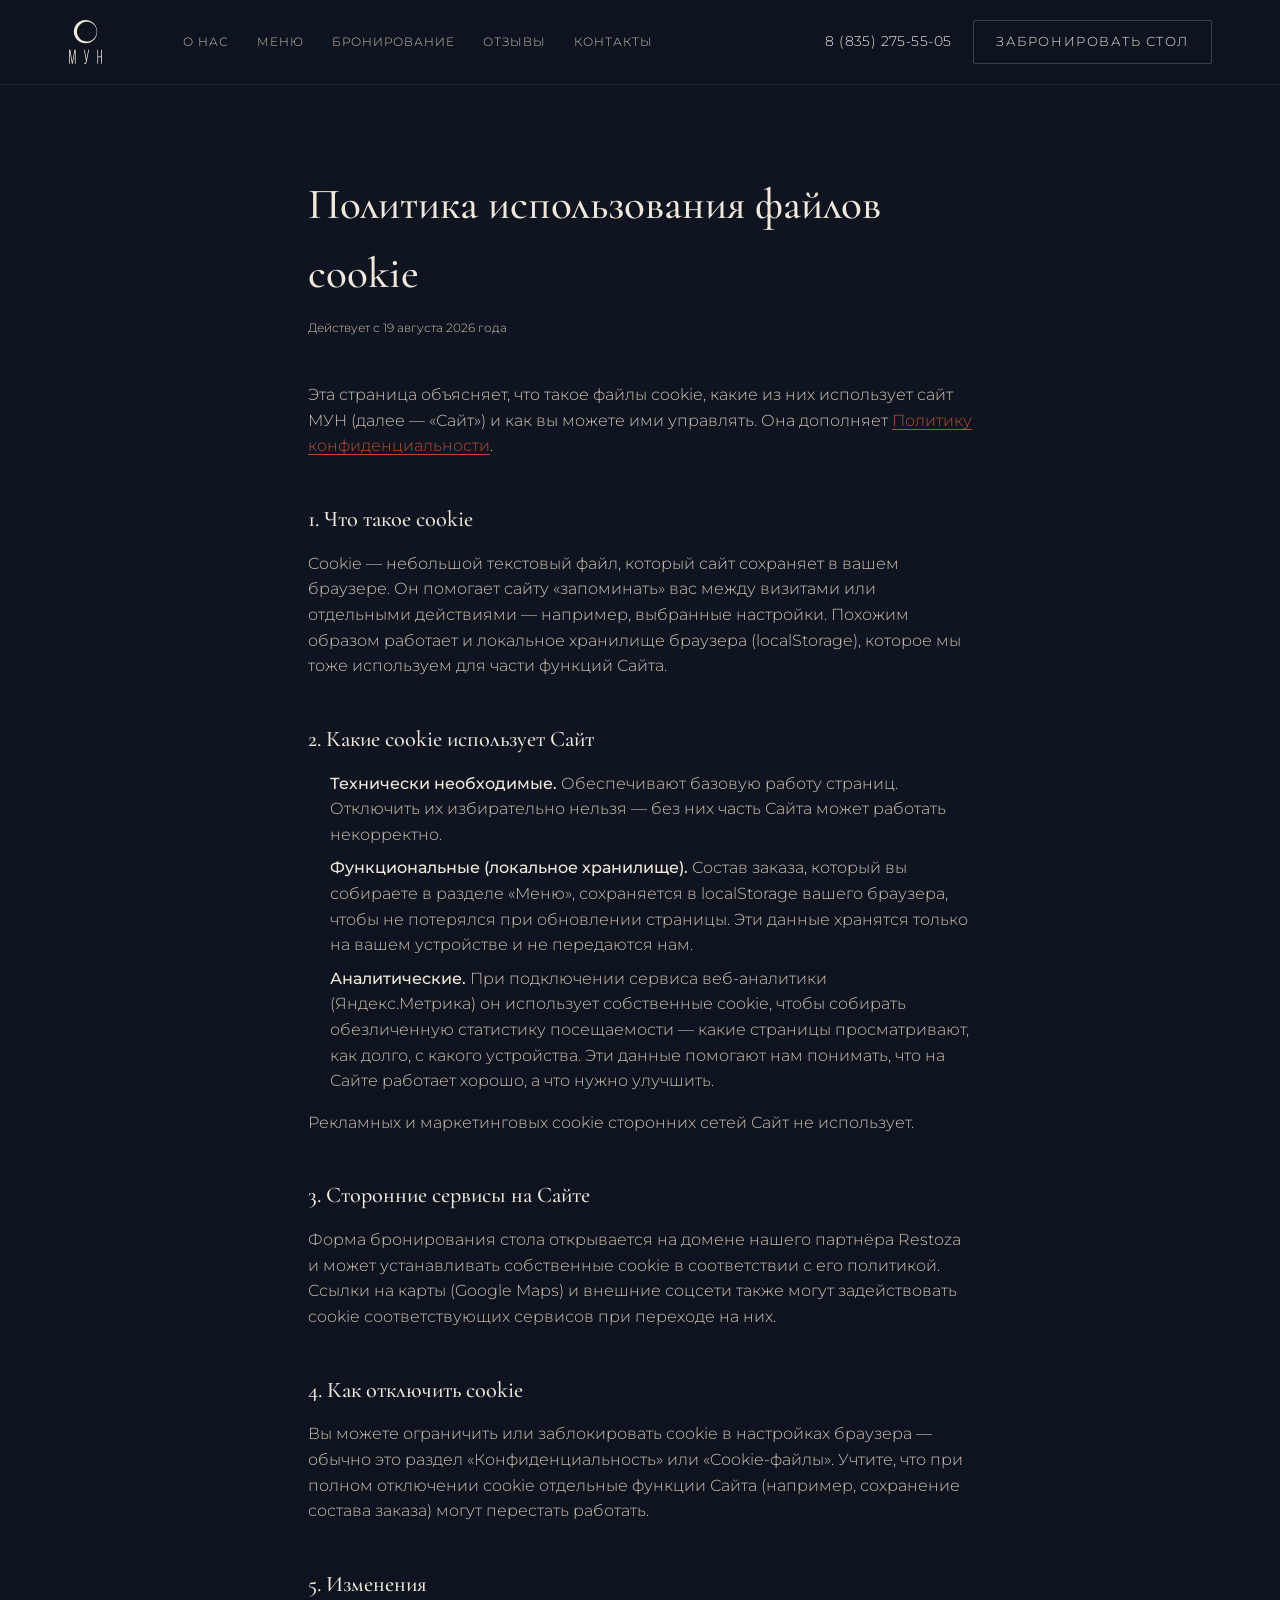
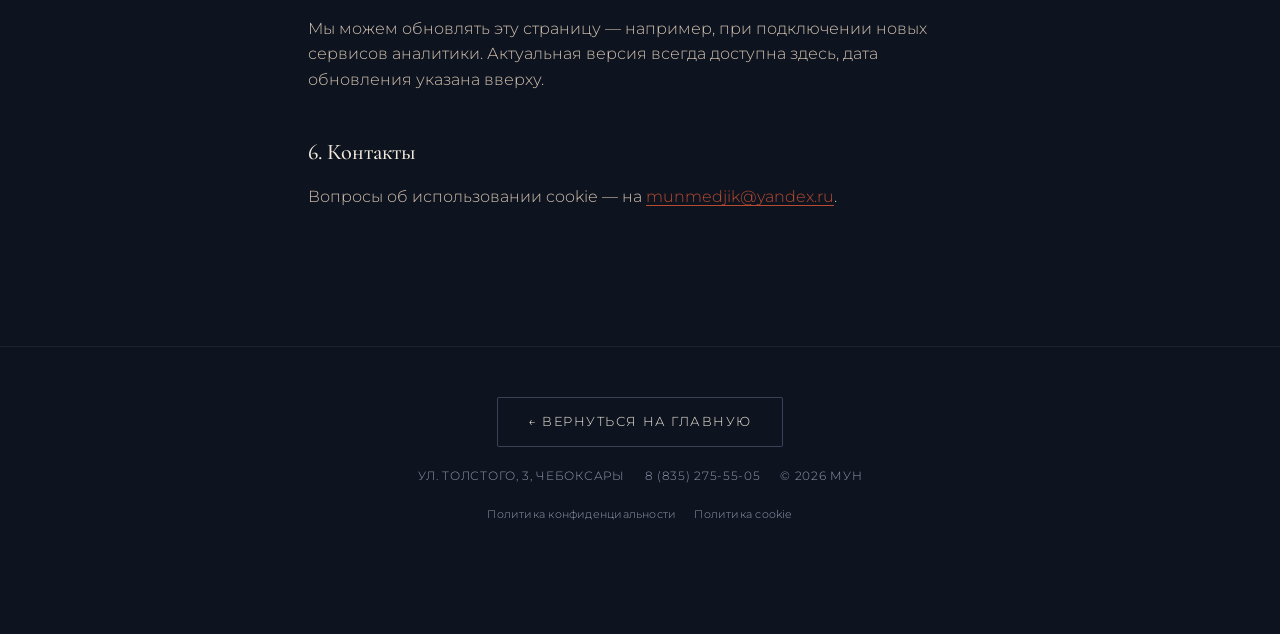
==== cookies/index.html @ 362fdecf "Переписать текст под CTA-блоком «Меню» - убрана внутренняя формулировка про обновление позиций/цен в" ====
<!DOCTYPE html>
<html lang="ru">
<head>
<meta charset="UTF-8">
<meta name="viewport" content="width=device-width, initial-scale=1, viewport-fit=cover">
<title>Политика cookie — МУН</title>
<meta name="description" content="Какие файлы cookie использует сайт МУН, для чего, и как их отключить в браузере.">
<meta name="theme-color" content="#0D1420">
<meta name="robots" content="noindex">

<link rel="icon" href="../assets/favicon.svg" type="image/svg+xml">

<link rel="preconnect" href="https://fonts.googleapis.com">
<link rel="preconnect" href="https://fonts.gstatic.com" crossorigin>
<link href="https://fonts.googleapis.com/css2?family=Cormorant+Garamond:ital,wght@0,400;0,500;1,400&family=Montserrat:wght@300;400;500;600&display=swap" rel="stylesheet">

<link rel="stylesheet" href="../css/styles.css?v=12">
</head>
<body>

<div class="noise" aria-hidden="true"></div>

<header class="site-header">
  <div class="wrap header-row">
    <a href="../#hero" class="logo" aria-label="МУН — на главную">
      <img class="logo-mark" src="../img/mun-logo-full.svg" alt="МУН" width="1094" height="1454">
    </a>

    <nav class="main-nav" id="main-nav">
      <a href="../#about">О нас</a>
      <a href="../menu/">Меню</a>
      <a href="../#booking">Бронирование</a>
      <a href="../#reviews">Отзывы</a>
      <a href="../#contacts">Контакты</a>
    </nav>

    <div class="header-actions">
      <a class="phone-link" href="tel:+78352755505">8 (835) 275-55-05</a>
      <a class="btn btn-outline" href="../#booking">Забронировать стол</a>
    </div>

    <button class="burger" id="burger" aria-label="Открыть меню навигации" aria-expanded="false">
      <span></span><span></span><span></span>
    </button>
  </div>

  <div class="mobile-nav" id="mobile-nav">
    <a href="../#about">О нас</a>
    <a href="../menu/">Меню</a>
    <a href="../#booking">Бронирование</a>
    <a href="../#reviews">Отзывы</a>
    <a href="../#contacts">Контакты</a>
    <a class="phone-link" href="tel:+78352755505">8 (835) 275-55-05</a>
  </div>
</header>

<main class="legal-page">
  <div class="wrap">
    <h1>Политика использования файлов cookie</h1>
    <p class="legal-updated">Действует с 19 августа 2026 года</p>

    <p>
      Эта страница объясняет, что такое файлы cookie, какие из них использует сайт МУН
      (далее — «Сайт») и как вы можете ими управлять. Она дополняет
      <a href="../privacy/">Политику конфиденциальности</a>.
    </p>

    <h2>1. Что такое cookie</h2>
    <p>
      Cookie — небольшой текстовый файл, который сайт сохраняет в вашем браузере. Он помогает
      сайту «запоминать» вас между визитами или отдельными действиями — например, выбранные
      настройки. Похожим образом работает и локальное хранилище браузера (localStorage), которое
      мы тоже используем для части функций Сайта.
    </p>

    <h2>2. Какие cookie использует Сайт</h2>
    <ul>
      <li>
        <strong>Технически необходимые.</strong> Обеспечивают базовую работу страниц. Отключить их
        избирательно нельзя — без них часть Сайта может работать некорректно.
      </li>
      <li>
        <strong>Функциональные (локальное хранилище).</strong> Состав заказа, который вы собираете
        в разделе «Меню», сохраняется в localStorage вашего браузера, чтобы не потерялся при
        обновлении страницы. Эти данные хранятся только на вашем устройстве и не передаются нам.
      </li>
      <li>
        <strong>Аналитические.</strong> При подключении сервиса веб-аналитики (Яндекс.Метрика)
        он использует собственные cookie, чтобы собирать обезличенную статистику посещаемости —
        какие страницы просматривают, как долго, с какого устройства. Эти данные помогают нам
        понимать, что на Сайте работает хорошо, а что нужно улучшить.
      </li>
    </ul>
    <p>Рекламных и маркетинговых cookie сторонних сетей Сайт не использует.</p>

    <h2>3. Сторонние сервисы на Сайте</h2>
    <p>
      Форма бронирования стола открывается на домене нашего партнёра Restoza и может
      устанавливать собственные cookie в соответствии с его политикой. Ссылки на карты (Google
      Maps) и внешние соцсети также могут задействовать cookie соответствующих сервисов при
      переходе на них.
    </p>

    <h2>4. Как отключить cookie</h2>
    <p>
      Вы можете ограничить или заблокировать cookie в настройках браузера — обычно это раздел
      «Конфиденциальность» или «Cookie-файлы». Учтите, что при полном отключении cookie отдельные
      функции Сайта (например, сохранение состава заказа) могут перестать работать.
    </p>

    <h2>5. Изменения</h2>
    <p>
      Мы можем обновлять эту страницу — например, при подключении новых сервисов аналитики.
      Актуальная версия всегда доступна здесь, дата обновления указана вверху.
    </p>

    <h2>6. Контакты</h2>
    <p>
      Вопросы об использовании cookie — на <a href="mailto:munmedjik@yandex.ru">munmedjik@yandex.ru</a>.
    </p>
  </div>
</main>

<footer class="menu-page-footer">
  <div class="wrap">
    <a class="btn btn-outline" href="../">← Вернуться на главную</a>
    <div class="menu-page-footer-info">
      <span>ул. Толстого, 3, Чебоксары</span>
      <span>8 (835) 275-55-05</span>
      <span>© <span id="year"></span> МУН</span>
    </div>
    <div class="footer-links">
      <a href="../privacy/">Политика конфиденциальности</a>
      <a href="../cookies/" aria-current="page">Политика cookie</a>
    </div>
  </div>
</footer>

<script src="../js/main.js?v=12"></script>
</body>
</html>
---- css/styles.css ----
/* ==========================================================================
   МУН — design tokens
   ========================================================================== */
:root{
  --c-eclipse: #0D1420;      /* цвет затмения — тёмно-синий (не чёрный) base bg */
  --c-panel:   #121C2E;      /* slightly lifted panel bg */
  --c-panel-2: #182338;      /* card bg */
  --c-milk:    #F1E8DA;      /* тёплый молочный — primary text */
  --c-mineral: #D3C1AE;      /* минеральный бежевый — secondary */
  --c-ember:   #B84B2F;      /* тлеющий уголь — accent */
  --c-ember-soft: #B84B2F33;
  --c-graphite:#9099AC;      /* холодный серо-синий — вторичный текст */
  --c-graphite-line: #3A4258;

  --font-display: 'Cormorant Garamond', Georgia, serif;
  --font-sans: 'Montserrat', 'Helvetica Neue', Arial, sans-serif;

  --wrap: 1240px;
  --radius: 2px;
  --header-h: 84px;
  --transition: 220ms cubic-bezier(.4,0,.2,1);
  --transition-pop: 420ms cubic-bezier(.22,1,.36,1);
}

*,*::before,*::after{ box-sizing: border-box; }
html{
  scroll-behavior: smooth;
}
body{
  margin:0;
  background: var(--c-eclipse);
  color: var(--c-milk);
  font-family: var(--font-sans);
  font-weight: 300;
  line-height: 1.6;
  -webkit-font-smoothing: antialiased;
  overflow-x: hidden;
}
img{ max-width:100%; display:block; }
a{ color: inherit; text-decoration:none; }
h1,h2,h3{ font-family: var(--font-display); font-weight:500; margin:0 0 .5em; color: var(--c-milk); }
p{ margin:0 0 1em; color: var(--c-mineral); }
ul{ list-style:none; margin:0; padding:0; }
button{
  font-family: inherit; cursor:pointer; color: inherit;
  background: none; border: none; margin: 0; padding: 0;
  -webkit-appearance: none; appearance: none;
}

.wrap{
  max-width: var(--wrap);
  margin: 0 auto;
  padding: 0 clamp(20px, 5vw, 48px);
}
.slide .wrap{ position:relative; z-index:1; width:100%; }

.visually-hidden{
  position:absolute; width:1px; height:1px; padding:0; margin:-1px;
  overflow:hidden; clip:rect(0,0,0,0); white-space:nowrap; border:0;
}

.section-label{
  font-size: .75rem;
  letter-spacing: .25em;
  text-transform: uppercase;
  color: var(--c-ember);
  margin: 0 0 .9em;
}
.section-label.light{ color: var(--c-mineral); }

/* Line — ring — line, echoing the printed bar-card's divider motif */
.divider{
  position: relative;
  width: 10px; height: 10px;
  border: 1.5px solid var(--c-ember);
  border-radius: 50%;
  margin: 24px auto;
}
.divider::before, .divider::after{
  content:''; position:absolute; top:50%; width: 56px; height:1px;
  background: var(--c-ember); transform: translateY(-50%);
}
.divider::before{ right: 100%; margin-right: 10px; }
.divider::after{ left: 100%; margin-left: 10px; }

/* subtle film-grain / shadow texture overlay across the whole page */
.noise{
  position: fixed; inset:0; pointer-events:none; z-index: 0;
  opacity: .05; mix-blend-mode: overlay;
  background-image: url("data:image/svg+xml,%3Csvg xmlns='http://www.w3.org/2000/svg' width='120' height='120'%3E%3Cfilter id='n'%3E%3CfeTurbulence type='fractalNoise' baseFrequency='0.9' numOctaves='2' stitchTiles='stitch'/%3E%3C/filter%3E%3Crect width='100%25' height='100%25' filter='url(%23n)'/%3E%3C/svg%3E");
}

/* ==========================================================================
   Buttons
   ========================================================================== */
.btn{
  display: inline-flex; align-items:center; justify-content:center;
  position: relative; overflow: hidden;
  padding: 14px 30px;
  font-size: .8rem;
  letter-spacing: .12em;
  text-transform: uppercase;
  background: transparent;
  border: 1px solid transparent;
  border-radius: var(--radius);
  transition: background var(--transition), color var(--transition), border-color var(--transition), transform var(--transition), box-shadow var(--transition);
  white-space: nowrap;
}
.btn::after{
  content:''; position:absolute; top:0; left:-75%; width:45%; height:100%;
  background: linear-gradient(115deg, transparent, rgba(255,255,255,.22), transparent);
  transform: skewX(-18deg); transition: left .65s ease;
  pointer-events: none;
}
.btn:hover::after{ left:130%; }
.btn:hover{ transform: translateY(-2px); }
.btn:active{ transform: translateY(0); }
.btn-primary{ background: var(--c-ember); color: var(--c-milk); }
.btn-primary:hover{ background:#a2431f; box-shadow: 0 10px 26px rgba(184,75,47,.35); }
.btn-outline{ border-color: var(--c-graphite-line); color: var(--c-milk); }
.btn-outline:hover{ border-color: var(--c-milk); }
.btn-ghost{ background: transparent; color: var(--c-milk); border-color: var(--c-milk); }
.btn-ghost:hover{ background: var(--c-milk); color: var(--c-eclipse); }

/* ==========================================================================
   Logo — with an eclipse-phase shadow that recedes as you scroll deeper
   into the site, so the mark visually "waxes" from hidden to fully whole.
   ========================================================================== */
.logo{ display:flex; align-items:center; }
.logo-mark{
  height: 46px; width:auto;
  display:block;
  transition: transform var(--transition), filter var(--transition);
}
.logo:hover .logo-mark{ transform: scale(1.04); filter: drop-shadow(0 0 10px rgba(184,75,47,.4)); }
.logo-phase{ position:relative; display:inline-flex; }
.logo-phase-shadow{
  position:absolute; left:0; right:0; bottom:0;
  background: var(--c-eclipse);
  height: calc((1 - var(--moon-phase, 0)) * 100%);
  transition: height .7s cubic-bezier(.4,0,.2,1);
  pointer-events:none;
}
.footer-logo .logo-phase-shadow{ background: var(--c-panel); }

/* ==========================================================================
   Header
   ========================================================================== */
.site-header{
  position: fixed; top:0; left:0; right:0; z-index: 40;
  background: rgba(13,20,32,.86);
  backdrop-filter: blur(10px);
  border-bottom: 1px solid rgba(255,255,255,.06);
}
.header-row{
  display:flex; align-items:center; gap: 32px;
  height: var(--header-h);
}
.main-nav{ display:flex; gap: 28px; margin-right:auto; margin-left: 48px; }
.main-nav a{
  font-size: .78rem; letter-spacing: .08em; text-transform: uppercase;
  color: var(--c-mineral);
  position: relative;
  padding: 4px 0;
  transition: color var(--transition);
}
.main-nav a:hover{ color: var(--c-milk); }
.main-nav a::after{
  content:''; position:absolute; left:0; right:0; bottom:-2px; height:1px;
  background: var(--c-ember); transform: scaleX(0); transform-origin:left;
  transition: transform var(--transition);
}
.main-nav a:hover::after{ transform: scaleX(1); }

.header-actions{ display:flex; align-items:center; gap: 22px; }
.phone-link{ font-size:.85rem; letter-spacing:.03em; color: var(--c-milk); }
.header-actions .btn{ padding: 11px 22px; }

.burger{ display:none; background:none; border:none; width:32px; height:22px; position:relative; margin-left:auto; }
.burger span{
  position:absolute; left:0; right:0; height:1.5px; background: var(--c-milk);
  transition: transform var(--transition), opacity var(--transition);
}
.burger span:nth-child(1){ top:0; }
.burger span:nth-child(2){ top:50%; margin-top:-.75px; }
.burger span:nth-child(3){ bottom:0; }
.burger[aria-expanded="true"] span:nth-child(1){ transform: translateY(10px) rotate(45deg); }
.burger[aria-expanded="true"] span:nth-child(2){ opacity:0; }
.burger[aria-expanded="true"] span:nth-child(3){ transform: translateY(-10px) rotate(-45deg); }

.mobile-nav{
  display:none; flex-direction: column;
  padding: 8px clamp(20px,5vw,48px) 28px;
  border-top: 1px solid rgba(255,255,255,.06);
}
.mobile-nav a{
  padding: 14px 0; font-size: .95rem; letter-spacing:.05em;
  border-bottom: 1px solid rgba(255,255,255,.06);
  color: var(--c-mineral);
}
.mobile-nav a:last-child{ border-bottom:none; color: var(--c-milk); margin-top: 6px; }

/* ==========================================================================
   Hero
   ========================================================================== */
.hero{
  position: relative;
  min-height: 100svh;
  display:flex; align-items:center; justify-content:center;
  overflow:hidden;
  text-align:center;
}
.hero-bg{
  position:absolute; inset:-4%; z-index:0;
  background:
    radial-gradient(ellipse 90% 60% at 50% 0%, rgba(184,75,47,.16), transparent 60%),
    linear-gradient(160deg, #172038 0%, #0D1420 55%, #070A12 100%);
  animation: heroBgDrift 22s ease-in-out infinite;
}
.hero-bg::before{
  content:'';
  position:absolute; inset:0;
  background-image: linear-gradient(115deg, transparent 40%, rgba(0,0,0,.35) 48%, transparent 56%),
                     linear-gradient(75deg, transparent 60%, rgba(0,0,0,.25) 68%, transparent 78%);
  background-size: 220% 220%;
  opacity:.8;
  animation: heroSweep 16s ease-in-out infinite;
}
/* "Затмение": мягкая тень медленно проходит через центр, где висит луна */
.hero-bg::after{
  content:'';
  position:absolute; left:50%; top:44%;
  width: min(70vw, 820px); height: min(70vw, 820px);
  border-radius:50%;
  transform: translate(-160%, -50%);
  background: radial-gradient(circle, rgba(3,5,10,.75), transparent 65%);
  filter: blur(36px);
  mix-blend-mode: multiply;
  animation: eclipseDrift 19s ease-in-out infinite;
}
@keyframes heroBgDrift{
  0%,100%{ transform: translate3d(0,0,0) scale(1); }
  50%{ transform: translate3d(-1.5%,-1%,0) scale(1.04); }
}
@keyframes heroSweep{
  0%{ background-position: 20% 10%; }
  50%{ background-position: 80% 90%; }
  100%{ background-position: 20% 10%; }
}
@keyframes eclipseDrift{
  0%{ transform: translate(-160%, -50%); opacity:.35; }
  45%{ transform: translate(-50%, -50%); opacity:.9; }
  55%{ transform: translate(-50%, -50%); opacity:.9; }
  100%{ transform: translate(60%, -50%); opacity:.35; }
}

/* Ночное небо: звёзды, созвездия, падающие лучи лунного света */
.hero-sky{
  position:absolute; inset:0; z-index:0;
  width:100%; height:100%;
  pointer-events:none;
}
.hero-constellations path{
  fill:none; stroke: var(--c-mineral); stroke-width:1; opacity:.16;
}
.ray{ stroke: url(#rayGrad); stroke-width:1.4; stroke-linecap:round; animation: rayFall 9s linear infinite; }
.ray-a{ animation-delay: 0s; }
.ray-b{ animation-delay: 1.8s; }
.ray-c{ animation-delay: 3.6s; }
.ray-d{ animation-delay: 5.4s; }
.ray-e{ animation-delay: 7.2s; }
@keyframes rayFall{
  0%{ transform: translate(0, -60px); opacity:0; }
  15%{ opacity:.75; }
  75%{ opacity:.55; }
  100%{ transform: translate(-40px, 260px); opacity:0; }
}
.star{ animation: starTwinkle 4.5s ease-in-out infinite; transform-origin: center; transform-box: fill-box; }
.hero-stars .star:nth-child(3n){ animation-duration: 5.5s; animation-delay: .4s; }
.hero-stars .star:nth-child(3n+1){ animation-duration: 3.8s; animation-delay: 1.1s; }
.hero-stars .star:nth-child(3n+2){ animation-duration: 6.2s; animation-delay: 2s; }
@keyframes starTwinkle{
  0%,100%{ opacity:.2; transform: scale(.85); }
  50%{ opacity:1; transform: scale(1.15); }
}

.hero-inner{ position:relative; z-index:1; padding-top: 112px; padding-bottom: 48px; }
.hero-inner > *{
  opacity: 0;
  animation: heroRise .9s cubic-bezier(.16,.8,.24,1) forwards;
}
.hero-inner > *:nth-child(1){ animation-delay: .1s; }
.hero-inner > *:nth-child(2){ animation-delay: .28s; }
.hero-inner > *:nth-child(3){ animation-delay: .5s; }
.hero-inner > *:nth-child(4){ animation-delay: .6s; }
.hero-inner > *:nth-child(5){ animation-delay: .78s; }
@keyframes heroRise{
  from{ opacity:0; transform: translateY(22px); }
  to{ opacity:1; transform: none; }
}
@keyframes heroRiseCenter{
  from{ opacity:0; transform: translateX(-50%) translateY(14px); }
  to{ opacity:1; transform: translateX(-50%); }
}
.hero-logo{ position:relative; margin: 0 0 8px; }
.hero-logo h1{ position:relative; z-index:1; margin:0; }
.hero-logo-img{
  width: min(240px, 46vw);
  height: auto;
  margin: 0 auto;
  filter: drop-shadow(0 12px 40px rgba(0,0,0,.35)) brightness(1) saturate(1);
  transition: transform .35s cubic-bezier(.16,.8,.24,1), filter .9s ease;
  will-change: transform;
}
/* Когда герой не в фокусе (проскроллили дальше), луна тускнеет — как будто её
   снова закрывает тень, и полностью раскрывается, когда возвращаешься к ней. */
.hero.slide:not(.is-active) .hero-logo-img{
  filter: drop-shadow(0 12px 40px rgba(0,0,0,.35)) brightness(.4) saturate(.6);
  transform: scale(.94);
}
/* Тёплая корона за луной — как ореол света на закате/затмении */
.hero-corona{
  position:absolute; left:50%; top:-4%;
  width: min(900px, 175vw); height: min(900px, 175vw);
  transform: translateX(-50%);
  border-radius:50%;
  background: radial-gradient(circle, rgba(232,150,92,.4) 0%, rgba(184,75,47,.26) 32%, rgba(120,44,60,.12) 55%, rgba(120,44,60,0) 72%);
  filter: blur(24px);
  z-index:0;
  pointer-events:none;
  animation: coronaPulse 15s ease-in-out infinite;
}
@keyframes coronaPulse{
  0%,100%{ opacity:.65; transform: translateX(-50%) scale(1); }
  50%{ opacity:1; transform: translateX(-50%) scale(1.07); }
}

/* Лучи света, пробивающие тьму по диагонали от луны */
.hero-beam{
  position:absolute; left:50%; top:10%;
  width: 130px; height: 620px;
  transform-origin: top center;
  background: linear-gradient(to bottom, rgba(241,232,218,.4), rgba(232,150,92,.16) 45%, transparent 82%);
  filter: blur(22px);
  mix-blend-mode: screen;
  z-index:0;
  pointer-events:none;
}
.hero-beam-a{
  transform: translateX(-72%) rotate(-16deg);
  animation: beamFlicker 9s ease-in-out infinite;
}
.hero-beam-b{
  transform: translateX(-28%) rotate(11deg);
  width: 100px;
  animation: beamFlicker 11s ease-in-out infinite 2s;
}
@keyframes beamFlicker{
  0%,100%{ opacity:.35; }
  50%{ opacity:.7; }
}

/* Дымка вокруг луны: медленно дрейфует, расходится и периодически исчезает */
.hero-mist{
  position:absolute; left:50%; top:6%;
  width: min(760px, 160vw); height: min(760px, 160vw);
  transform: translateX(-50%);
  z-index:0;
  pointer-events:none;
  overflow:visible;
  transition: transform .6s cubic-bezier(.16,.8,.24,1);
}
.mist-blob{
  position:absolute;
  border-radius:50%;
  background: radial-gradient(circle, rgba(226,222,232,.4), rgba(226,222,232,0) 68%);
  filter: blur(30px);
  mix-blend-mode: screen;
  opacity:0;
}
.mist-a{
  width:52%; height:52%; left:8%; top:18%;
  animation: mistDriftA 17s ease-in-out infinite;
}
.mist-b{
  width:46%; height:46%; left:46%; top:8%;
  background: radial-gradient(circle, rgba(184,146,109,.32), rgba(184,146,109,0) 70%);
  animation: mistDriftB 22s ease-in-out infinite;
  animation-delay: -7s;
}
.mist-c{
  width:58%; height:58%; left:24%; top:30%;
  animation: mistDriftC 26s ease-in-out infinite;
  animation-delay: -15s;
}
@keyframes mistDriftA{
  0%{ transform: translate(0,0) scale(.85); opacity:0; }
  18%{ opacity:.4; }
  45%{ transform: translate(7%,-5%) scale(1.15); opacity:.32; }
  70%{ transform: translate(-5%,4%) scale(1.3); opacity:.14; }
  88%{ opacity:0; }
  100%{ transform: translate(0,0) scale(.85); opacity:0; }
}
@keyframes mistDriftB{
  0%{ transform: translate(0,0) scale(.9); opacity:0; }
  22%{ opacity:.34; }
  50%{ transform: translate(-8%,6%) scale(1.2); opacity:.26; }
  75%{ transform: translate(5%,-4%) scale(1.05); opacity:.12; }
  90%{ opacity:0; }
  100%{ transform: translate(0,0) scale(.9); opacity:0; }
}
@keyframes mistDriftC{
  0%{ transform: translate(0,0) scale(1); opacity:0; }
  15%{ opacity:.24; }
  50%{ transform: translate(4%,5%) scale(1.35); opacity:.2; }
  78%{ transform: translate(-6%,-3%) scale(1.1); opacity:.1; }
  92%{ opacity:0; }
  100%{ transform: translate(0,0) scale(1); opacity:0; }
}
.hero-tagline{
  font-family: var(--font-display);
  font-style: italic;
  font-size: clamp(1.15rem, 2.4vw, 1.6rem);
  color: var(--c-milk);
  max-width: 30ch; margin: 0 auto 42px;
}
.hero-actions{ display:flex; gap:18px; justify-content:center; flex-wrap:wrap; }

.scroll-hint{
  position:absolute; left:50%; bottom:34px;
  width:1px; height:52px; z-index:1;
  opacity:0;
  animation: heroRiseCenter .9s cubic-bezier(.16,.8,.24,1) forwards;
  animation-delay: 1.1s;
}
.scroll-hint span{
  position:absolute; inset:0; background: var(--c-graphite-line);
}
.scroll-hint span::after{
  content:''; position:absolute; top:0; left:-2.5px; width:6px; height:6px; border-radius:50%;
  background: var(--c-ember);
  animation: scrollDot 2.2s ease-in-out infinite;
}
@keyframes scrollDot{
  0%{ top:0; opacity:0; } 20%{ opacity:1; } 100%{ top:100%; opacity:0; }
}

/* ==========================================================================
   Sections — plain document flow, sized to their own content (no forced
   full-screen paging). scroll-margin-top keeps the fixed header from
   overlapping a section's top when you jump to it via nav/anchor links.
   Kept the .slide class name (and its is-active-driven reveal animations
   below) since only the full-screen "presentation" behavior was removed —
   the ghost-numeral/heading entrance animations still work exactly as
   before, now triggered per-section instead of by exclusive slide-tracking.
   ========================================================================== */
section{ position: relative; z-index:1; }
.slide{
  position:relative;
  overflow:hidden;
  scroll-margin-top: var(--header-h);
  padding: clamp(70px, 10vw, 130px) 0;
}
.hero.slide{ padding:0; }

/* Headings reveal (blur + rise) each time their slide becomes active again —
   replayable, so scrolling back up feels as alive as scrolling down. */
.slide-heading{
  font-size: clamp(2rem, 4.8vw, 3.6rem);
  line-height: 1.15;
  max-width: 16ch;
  opacity:0;
  transform: translateY(26px);
  filter: blur(10px);
  transition: opacity .9s cubic-bezier(.16,.8,.24,1), transform .9s cubic-bezier(.16,.8,.24,1), filter .9s cubic-bezier(.16,.8,.24,1);
}
.slide.is-active .slide-heading{ opacity:1; transform:none; filter:blur(0); }

/* ==========================================================================
   Scroll reveal (secondary elements within a slide)
   ========================================================================== */
[data-reveal]{
  opacity: 0;
  transform: translateY(24px);
  transition: opacity .8s cubic-bezier(.16,.8,.24,1), transform .8s cubic-bezier(.16,.8,.24,1);
  transition-delay: .1s;
}
[data-reveal].is-visible{ opacity:1; transform:none; }
.gallery-grid [data-reveal]:nth-child(2){ transition-delay: .1s; }
.gallery-grid [data-reveal]:nth-child(3){ transition-delay: .16s; }
.gallery-grid [data-reveal]:nth-child(4){ transition-delay: .22s; }
.gallery-grid [data-reveal]:nth-child(5){ transition-delay: .28s; }
.gallery-grid [data-reveal]:nth-child(6){ transition-delay: .34s; }

/* About */
.about-grid{
  display:grid; grid-template-columns: 1.1fr .9fr; gap: 60px; align-items:center;
}
.about-tags{
  display:flex; flex-wrap:wrap; gap: 10px 14px; margin-top: 22px;
}
.about-tags li{
  font-size:.72rem; letter-spacing:.06em; text-transform:uppercase;
  color: var(--c-milk); border: 1px solid var(--c-graphite-line);
  padding: 9px 16px; border-radius: 999px;
  transition: border-color var(--transition), transform var(--transition), background var(--transition);
}
.about-tags li:hover{ border-color: var(--c-ember); background: rgba(184,75,47,.1); transform: translateY(-2px); }

.about-media{ display:grid; gap: 16px; }

/* Stories / news slide — circular "story" avatars, click opens the
   vertical story viewer modal below */
.stories-inner{ text-align:center; max-width: 900px; margin: 0 auto; }
.stories-inner .slide-heading{ margin-left:auto; margin-right:auto; }
.stories-row{
  display:flex; flex-wrap:wrap; justify-content:center; gap: 22px 26px;
  margin-top: 28px;
}
.story-circle{
  display:flex; flex-direction:column; align-items:center; gap: 10px;
  width: 92px; background:none; border:none; padding:0;
}
.story-ring{
  width: 76px; height:76px; border-radius:50%; padding: 3px;
  background: linear-gradient(135deg, var(--c-ember), var(--c-mineral));
  display:flex; align-items:center; justify-content:center;
  transition: transform var(--transition);
}
.story-circle:hover .story-ring{ transform: scale(1.06); }
.story-thumb{
  width:100%; height:100%; border-radius:50%;
  border: 2px solid var(--c-eclipse);
  background-size:cover; background-position:center;
}
.story-thumb.tint-ember{ background: radial-gradient(circle at 32% 24%, #e8965c, #b84b2f 60%, #5c2013 100%); }
.story-thumb.tint-mineral{ background: radial-gradient(circle at 32% 24%, #e8ded0, #9099ac 62%, #333b4d 100%); }
.story-thumb.tint-graphite{ background: radial-gradient(circle at 32% 24%, #9099ac, #333b4d 62%, #0d1420 100%); }
.story-label{
  font-size:.72rem; letter-spacing:.02em; color: var(--c-mineral); line-height:1.3;
}

/* Story viewer */
.story-modal-panel{
  min-height: 100svh;
  display:flex; align-items:center; justify-content:center;
  position:relative;
  padding: 24px;
}
.story-close{ position:absolute; top:18px; right: clamp(18px,4vw,32px); z-index:3; }
.story-nav{
  position:absolute; top:50%; transform:translateY(-50%);
  width:44px; height:44px; border-radius:50%;
  background: rgba(255,255,255,.06); color: var(--c-milk);
  font-size:1.7rem; line-height:1; display:flex; align-items:center; justify-content:center;
  z-index:3; transition: background var(--transition);
}
.story-nav:hover{ background: rgba(255,255,255,.14); }
.story-prev{ left: clamp(6px,3vw,28px); }
.story-next{ right: clamp(6px,3vw,28px); }

.story-card{
  position:relative;
  width: min(420px, 92vw);
  aspect-ratio: 9/16;
  max-height: 88svh;
  border-radius: 14px;
  overflow:hidden;
  display:flex; flex-direction:column; justify-content:flex-end;
  background: var(--c-panel-2);
  box-shadow: 0 30px 70px rgba(0,0,0,.5);
}
.story-card.tint-ember{ background: radial-gradient(circle at 30% 22%, rgba(232,150,92,.55), rgba(184,75,47,.5) 45%, #180d09 88%), var(--c-eclipse); }
.story-card.tint-mineral{ background: radial-gradient(circle at 30% 22%, rgba(232,222,208,.35), rgba(144,153,172,.35) 45%, #0f131c 88%), var(--c-eclipse); }
.story-card.tint-graphite{ background: radial-gradient(circle at 30% 22%, rgba(144,153,172,.4), rgba(24,35,56,.6) 45%, #060810 88%), var(--c-eclipse); }
.story-card.has-image{ background-size:cover; background-position:center; background-color: var(--c-eclipse); }

.story-progress{
  position:absolute; top:14px; left:14px; right:14px; z-index:2;
  display:flex; gap:6px;
}
.story-progress span{
  flex:1; height:3px; border-radius:999px; background: rgba(255,255,255,.25); overflow:hidden;
}
.story-progress span::after{ content:''; display:block; height:100%; width:0; background: var(--c-milk); }
.story-progress span.is-done::after, .story-progress span.is-current::after{ width:100%; }

.story-content{
  position:relative; z-index:1;
  padding: 30px clamp(20px,5vw,32px) clamp(28px,6vw,36px);
  background: linear-gradient(to top, rgba(7,10,18,.9), rgba(7,10,18,.15) 68%, transparent);
}
.story-content h3{ font-size: clamp(1.4rem, 3vw, 1.8rem); margin: 0 0 10px; }
.story-content p{ color: var(--c-mineral); margin: 0 0 22px; font-size:.92rem; }
.story-content .btn{ width:100%; }

@media (max-width: 600px){
  .story-modal-panel{ padding: 14px; }
  .story-card{ width:100%; max-height: 92svh; }
}

/* Formats intro — short transitional slide before the dedicated
   Karaoke/VIP slides */
.highlights-lead-inner{ text-align:center; max-width: 620px; margin: 0 auto; }
.highlights-lead-inner .slide-heading{ margin-left:auto; margin-right:auto; }
.highlights-lead-text{
  font-family: var(--font-display); font-style: italic;
  font-size: clamp(1.05rem, 2vw, 1.3rem); color: var(--c-mineral);
  margin-top: 6px;
}

/* Karaoke & VIP — each gets its own full slide for emphasis, photo and
   text side by side (order alternates between the two for rhythm) */
.hall-grid{
  display:grid; grid-template-columns: 1fr 1fr; gap: 60px; align-items:center;
}
.hall-photo{ aspect-ratio: 4/5; }
.hall-text .slide-heading{ margin-bottom: 14px; }
.hall-text p{ margin:0; max-width: 46ch; }
.hall-text .btn{ margin-top: 22px; }
.highlight-card-tag{
  display:inline-block;
  font-size:.7rem; letter-spacing:.15em; text-transform:uppercase;
  color: var(--c-ember); border: 1px solid var(--c-ember-soft);
  background: rgba(184,75,47,.1);
  padding: 7px 14px; border-radius: 999px; margin-bottom: 14px;
}
.hall-text .hall-lead{
  font-family: var(--font-display); font-style: italic;
  font-size: clamp(1.05rem, 2vw, 1.25rem); color: var(--c-milk);
  margin-bottom: 16px;
}
.hall-text .hall-occasions{
  font-size:.78rem; letter-spacing:.03em; color: var(--c-mineral);
  margin-bottom: 12px;
}
.hall-text .hall-promo{
  display:inline-block;
  font-size:.78rem; font-weight:600; letter-spacing:.02em;
  color: var(--c-ember); border: 1px solid var(--c-ember-soft);
  background: rgba(184,75,47,.1);
  padding: 8px 16px; border-radius: 999px; margin-bottom: 18px;
}
.hall-text p[data-reveal]:not(.hall-lead):not(.hall-occasions):not(.hall-promo){ margin-bottom: 4px; }

/* placeholder photo blocks */
.ph-block{
  position:relative; overflow:hidden; border-radius: var(--radius);
  background: linear-gradient(135deg, var(--c-panel-2), var(--c-panel) 60%, #0F1826);
  display:flex; align-items:center; justify-content:center;
  min-height: 140px;
  transition: transform .6s cubic-bezier(.16,.8,.24,1);
}
.ph-block::before{
  content:''; position:absolute; inset:0;
  background: radial-gradient(circle at 30% 20%, rgba(184,75,47,.14), transparent 55%);
  transition: opacity .6s ease;
}
.ph-block:hover{ transform: scale(1.025); z-index:1; }
.ph-block:hover::before{ opacity: 1.6; }
.ph-block span{
  position:relative; font-size:.68rem; letter-spacing:.25em; text-transform:uppercase; color: var(--c-graphite);
  border: 1px solid var(--c-graphite-line); padding: 8px 16px; border-radius:999px;
  transition: border-color var(--transition), color var(--transition);
}
.ph-block:hover span{ border-color: var(--c-ember); color: var(--c-mineral); }
.ph-block.has-photo img{ width:100%; height:100%; object-fit:cover; display:block; }
.about-media .ph-1{ aspect-ratio: 4/5; }

/* Menu CTA / Reviews band */
.menu-cta{
  background: radial-gradient(ellipse 70% 55% at 50% 30%, rgba(184,75,47,.1), transparent 65%), var(--c-panel);
}
.menu-cta-inner{ text-align:center; max-width: 680px; margin: 0 auto; }
.menu-cta-inner .slide-heading{ margin-left:auto; margin-right:auto; }
.menu-cta-text{ margin-bottom: 30px; }

.reviews{ background: radial-gradient(ellipse 70% 55% at 50% 30%, rgba(184,75,47,.08), transparent 65%), var(--c-eclipse); }
.reviews-stars{ display:flex; justify-content:center; gap:8px; margin-bottom: 22px; }
.reviews-stars svg{ width:18px; height:18px; fill: var(--c-ember); }

/* Gallery */
.gallery-intro{ text-align:center; margin-bottom: 36px; }
.gallery-intro .slide-heading{ margin-left:auto; margin-right:auto; }
.gallery-grid{
  display:grid; grid-template-columns: repeat(6, 1fr); gap: 4px;
}
.gallery-grid .ph-block{ min-height: 0; aspect-ratio: 1/1; border-radius:0; }
.gallery-grid .g1{ grid-column: span 2; grid-row: span 2; aspect-ratio: auto; }
.gallery-grid .g4{ grid-column: span 2; grid-row: span 2; aspect-ratio: auto; }

/* Booking */
.booking .wrap{ max-width: 680px; text-align:center; }
.booking .slide-heading{ margin-left:auto; margin-right:auto; }
.booking .wrap > p{ max-width: 56ch; margin-left:auto; margin-right:auto; }
.booking .wrap > .btn{ margin-top: 10px; }

/* Contacts + footer */
.contacts{ background: var(--c-panel); }
.contacts .wrap{ padding-top: 4px; }
.contacts-grid{ max-width: 560px; margin: 0 auto; text-align:center; }
.contacts-grid .slide-heading{ margin-left:auto; margin-right:auto; }
.contact-list{ margin: 30px 0; display:grid; gap: 22px; }
.contact-list dt{
  font-size:.68rem; letter-spacing:.2em; text-transform:uppercase; color: var(--c-graphite); margin-bottom:6px;
}
.contact-list dd{ margin:0; font-size: 1.02rem; color: var(--c-milk); }
.contact-list dd a:hover{ color: var(--c-ember); }
.contact-list .muted{ color: var(--c-graphite); font-size:.9rem; }
.social-row{ display:flex; gap: 14px; justify-content:center; }
.social-icon{
  width: 40px; height:40px; border:1px solid var(--c-graphite-line); border-radius:50%;
  display:flex; align-items:center; justify-content:center;
  color: var(--c-milk); transition: border-color var(--transition), color var(--transition), transform var(--transition);
}
.social-icon svg{ width:18px; height:18px; }
.social-icon:hover{ border-color: var(--c-ember); color: var(--c-ember); transform: translateY(-3px); }
.legal-info{
  font-size:.72rem; line-height:1.6; color: var(--c-graphite);
  margin: 4px auto 26px; max-width: 42ch;
}
.contact-cta{ display:flex; gap:16px; flex-wrap:wrap; justify-content:center; }

.contacts-footer{
  margin-top: clamp(50px, 7vw, 84px);
  padding-top: 34px;
  border-top: 1px solid rgba(255,255,255,.08);
  display:flex; flex-direction:column; align-items:center; text-align:center; gap: 16px;
}
.footer-logo .logo-mark{ height: 40px; }
.footer-motto{
  font-family: var(--font-display); font-style: italic; color: var(--c-mineral); font-size:1rem;
}
.footer-bottom{
  display:flex; gap: 22px; flex-wrap:wrap; justify-content:center;
  font-size:.7rem; letter-spacing:.06em; text-transform:uppercase; color: var(--c-graphite);
}
.footer-links{
  display:flex; gap: 18px; flex-wrap:wrap; justify-content:center;
  font-size:.7rem; letter-spacing:.02em; color: var(--c-graphite);
}
.footer-links a:hover{ color: var(--c-mineral); }

/* ==========================================================================
   Menu page (menu.html) — the menu used to live in a popup; it's now a
   real page of its own, so this is plain document flow throughout (no
   modal takeover, no locked scroll) with the site's usual sticky header.
   ========================================================================== */
.menu-page-head{
  padding: clamp(130px, 16vw, 180px) 0 40px;
  text-align: center;
}
.menu-page-intro{ max-width: 56ch; margin: 0 auto 30px; font-family: var(--font-display); font-style: italic; font-size: clamp(1.1rem, 2.2vw, 1.4rem); color: var(--c-milk); }
.menu-page-head .menu-segment{ margin-left:auto; margin-right:auto; }

.menu-page-list{ padding: 8px 0 clamp(90px, 10vw, 130px); }

.cart-view{ padding: clamp(130px, 16vw, 180px) 0 clamp(70px, 9vw, 110px); min-height: 100svh; }
.cart-view-inner{ max-width: 720px; }
.cart-view-head{
  display:flex; align-items:center; justify-content:space-between;
  margin-bottom: 8px; padding-bottom: 18px;
  border-bottom: 1px solid rgba(255,255,255,.07);
}
.cart-view-head h2{ margin:0; font-size: 1.6rem; }

.menu-page-footer{
  padding: 50px 0 clamp(90px, 10vw, 110px);
  border-top: 1px solid rgba(255,255,255,.06);
}
.menu-page-footer .wrap{
  display:flex; flex-direction:column; align-items:center; gap: 20px; text-align:center;
}
.menu-page-footer-info{
  display:flex; gap: 20px; flex-wrap:wrap; justify-content:center;
  font-size:.72rem; letter-spacing:.06em; text-transform:uppercase; color: var(--c-graphite);
}

/* ==========================================================================
   Legal pages (privacy/, cookies/) — plain readable prose, reusing the
   site's header/footer chrome but none of the slide/modal machinery.
   ========================================================================== */
.legal-page{ padding: clamp(130px, 16vw, 170px) 0 clamp(80px, 10vw, 120px); }
.legal-page .wrap{ max-width: 760px; }
.legal-page h1{ font-size: clamp(2rem, 4vw, 2.7rem); margin-bottom: 10px; }
.legal-updated{ font-size:.78rem; color: var(--c-graphite); margin-bottom: 44px; }
.legal-page h2{ font-size: clamp(1.15rem, 2.2vw, 1.4rem); margin: 42px 0 14px; }
.legal-page p{ color: var(--c-mineral); }
.legal-page ul, .legal-page ol{ margin: 0 0 1em; padding-left: 22px; color: var(--c-mineral); }
.legal-page li{ margin-bottom: .5em; }
.legal-page a{ color: var(--c-ember); text-decoration: underline; text-underline-offset: 3px; }
.legal-page a:hover{ color: var(--c-milk); }
.legal-page strong{ color: var(--c-milk); font-weight: 500; }

/* ==========================================================================
   Mobile sticky action bar
   ========================================================================== */
.sticky-actions{
  display:none;
  position: fixed; left:0; right:0; bottom:0; z-index: 45;
  grid-template-columns: 1fr 1fr;
  background: rgba(13,20,32,.94);
  backdrop-filter: blur(10px);
  border-top: 1px solid rgba(255,255,255,.08);
  padding: 10px clamp(14px,4vw,24px);
  padding-bottom: max(10px, env(safe-area-inset-bottom));
  gap: 10px;
  transform: translateY(120%);
  transition: transform .35s cubic-bezier(.16,.8,.24,1);
}
.sticky-actions.is-visible{ transform: translateY(0); }
.sticky-btn{
  text-align:center; padding: 13px; border-radius: var(--radius);
  font-size:.78rem; letter-spacing:.08em; text-transform:uppercase;
}
.sticky-call{ border: 1px solid var(--c-graphite-line); color: var(--c-milk); }
.sticky-book{ background: var(--c-ember); color: var(--c-milk); }

/* ==========================================================================
   Floating cart bar — lives only on menu.html, the "one place" summary of
   everything added from the menu, so a guest can hand the total + list to
   a waiter. Hidden while the order view itself is open (redundant there).
   ========================================================================== */
.cart-bar{
  display:flex; align-items:center; gap: 12px;
  position: fixed; left:50%; bottom: 20px; z-index: 46;
  transform: translate(-50%, 160%);
  background: var(--c-ember); color: var(--c-milk); border:none;
  border-radius: 999px;
  padding: 15px 24px;
  font-size:.78rem; letter-spacing:.06em; text-transform:uppercase;
  white-space: nowrap;
  box-shadow: 0 16px 34px rgba(0,0,0,.4);
  transition: transform .35s cubic-bezier(.16,.8,.24,1);
}
.cart-bar.is-visible{ transform: translate(-50%, 0); }
.cart-bar-count{
  background: rgba(255,255,255,.24); border-radius: 999px;
  min-width: 20px; padding: 3px 8px; font-size:.75rem;
}
.cart-bar-total{ font-weight:500; letter-spacing:.02em; }
@media (max-width: 760px){
  .cart-bar{ bottom: calc(16px + env(safe-area-inset-bottom)); padding: 13px 20px; }
}

/* ==========================================================================
   Menu / booking modal — full-page takeover, native document scroll
   ==========================================================================
   Earlier versions used position:fixed with an internally scrolling div.
   That combination is a well-known source of touch-scroll dead zones on
   mobile Safari, and two rounds of targeted fixes for it didn't resolve
   real-device reports. So instead of fighting that pattern, the modal now
   simply replaces the page content in normal document flow — the actual
   page/window scrolls it, which every mobile browser handles natively
   without any of those quirks. The head + segment toggle use
   position:sticky (also plain, native, no known mobile bugs) to stay put
   while the body scrolls underneath.
   ========================================================================== */
.menu-modal{ display:none; }
.menu-modal.is-open{ display:block; }

body.modal-open > .noise,
body.modal-open > .site-header,
body.modal-open > main,
body.modal-open > .sticky-actions{
  display:none;
}

.menu-modal-panel{
  min-height: 100svh;
  background: var(--c-eclipse);
  display:flex; flex-direction:column;
  animation: menuModalIn .3s cubic-bezier(.16,.8,.24,1);
}
@keyframes menuModalIn{
  from{ opacity:0; }
  to{ opacity:1; }
}

.menu-modal-inner{
  width:100%; max-width: 1440px; margin:0 auto;
  display:flex; flex-direction:column; flex:1;
}

.menu-modal-sticky{
  position:sticky; top:0; z-index:2;
  background: var(--c-eclipse);
  border-bottom: 1px solid rgba(255,255,255,.07);
}

.menu-modal-head{
  display:flex; align-items:center; justify-content:space-between;
  padding: 22px clamp(20px,4vw,48px) 18px;
}
.menu-modal-head h3{ margin:0; font-size:1.6rem; }
.menu-modal-close{
  background:none; border:none; color: var(--c-milk); font-size:1.8rem; line-height:1;
  width:40px; height:40px; display:flex; align-items:center; justify-content:center;
  border-radius:50%; transition: background var(--transition), transform var(--transition);
}
.menu-modal-close:hover{ background: rgba(255,255,255,.08); transform: rotate(90deg); }

.menu-segment{
  position: relative;
  display:flex; gap: 4px;
  margin: 0 clamp(20px,4vw,48px) 18px;
  max-width: 360px;
  padding: 4px;
  background: var(--c-panel-2); border: 1px solid var(--c-graphite-line); border-radius: 999px;
}
.menu-segment-indicator{
  position:absolute; top:4px; bottom:4px; left:0; width:0;
  background: var(--c-milk); border-radius: 999px;
  transition: transform var(--transition-pop), width var(--transition-pop);
  z-index:0;
}
.menu-segment-btn{
  position:relative; z-index:1; flex:1;
  background: transparent; border: none; color: var(--c-mineral);
  padding: 10px 16px; border-radius: 999px; font-size:.78rem; letter-spacing:.1em; text-transform:uppercase;
  transition: color var(--transition);
}
.menu-segment-btn.is-active{ color: var(--c-eclipse); }

.menu-modal-body{
  flex:1;
  padding: 20px clamp(20px,4vw,48px) 40px;
  opacity:1; transition: opacity .2s ease;
  display:grid;
  grid-template-columns: 1fr;
  align-items:start;
  column-gap: clamp(32px, 4vw, 56px);
}
.menu-modal-body.is-fading{ opacity:0; }
.menu-loading, .menu-error{ color: var(--c-graphite); text-align:center; padding: 60px 0; }

.menu-category-title{
  font-size:.7rem; letter-spacing:.2em; text-transform:uppercase; color: var(--c-ember);
  margin: 26px 0 14px;
}
.menu-category:first-child .menu-category-title{ margin-top: 6px; }

.menu-item{ padding: 14px 0; border-bottom: 1px dashed rgba(255,255,255,.09); }
.menu-item:last-child{ border-bottom:none; }
.menu-item-row{ display:flex; align-items:center; gap:8px; }
.menu-item-name{ color: var(--c-milk); font-size:.98rem; }
.menu-item-leader{ flex:1; border-bottom: 1px dotted var(--c-graphite-line); align-self:center; margin-top: -2px; }
.menu-item-price{ color: var(--c-ember); font-size:.95rem; white-space:nowrap; }
.menu-item-desc{ margin: 4px 0 0; font-size:.85rem; color: var(--c-graphite); }

/* Add-to-order control on each item — a round "+" that turns into a
   [− qty +] stepper once the item is in the cart. */
.menu-qty{ display:flex; align-items:center; flex-shrink:0; }
.menu-qty-add{
  width: 27px; height:27px; border-radius:50%;
  border: 1px solid var(--c-graphite-line); background: transparent; color: var(--c-milk);
  display:flex; align-items:center; justify-content:center;
  font-size:1rem; line-height:1;
  transition: border-color var(--transition), color var(--transition), background var(--transition), transform var(--transition);
}
.menu-qty-add:hover{ border-color: var(--c-ember); color: var(--c-ember); }
.menu-qty-add:active{ transform: scale(.9); }
.menu-qty-stepper{
  display:flex; align-items:center; gap:2px;
  border: 1px solid var(--c-ember-soft); background: rgba(184,75,47,.1);
  border-radius: 999px; padding: 3px;
}
.menu-qty-stepper button{
  width:23px; height:23px; border-radius:50%; border:none; background:transparent; color: var(--c-milk);
  display:flex; align-items:center; justify-content:center;
  font-size:.9rem; line-height:1;
  transition: background var(--transition), color var(--transition);
}
.menu-qty-stepper button:hover{ background: rgba(184,75,47,.28); color: var(--c-ember); }
.menu-qty-count{ min-width:18px; text-align:center; font-size:.82rem; color: var(--c-milk); }

.menu-note{
  margin:0; padding: 14px clamp(20px,4vw,48px); font-size:.72rem; color: var(--c-graphite);
  border-top: 1px solid rgba(255,255,255,.07); text-align:center;
}

.booking-modal-inner{ max-width: 900px; }
.booking-modal-body{
  flex:1;
  padding: 24px clamp(20px,4vw,48px) 40px;
}
.booking-modal-body iframe{ display:block; width:100%; height:900px; }
.booking-modal-fallback{
  margin: 16px 0 0; font-size:.8rem; color: var(--c-graphite); text-align:center;
}
.booking-modal-fallback a:hover{ color: var(--c-ember); }

/* Cart modal — the itemised list + total meant to be shown to the waiter */
.cart-modal-inner{ max-width: 720px; }
.cart-modal-body{ flex:1; padding: 24px clamp(20px,4vw,48px) 8px; }
.cart-empty{ color: var(--c-graphite); text-align:center; padding: 60px 0; }
.cart-item{
  display:grid; grid-template-columns: 1fr auto auto; align-items:center; gap: 14px;
  padding: 16px 0; border-bottom: 1px dashed rgba(255,255,255,.09);
}
.cart-item:last-child{ border-bottom:none; }
.cart-item-info{ display:flex; flex-direction:column; gap:4px; min-width:0; }
.cart-item-name{ color: var(--c-milk); font-size:.98rem; }
.cart-item-line{ color: var(--c-ember); font-size:.85rem; }
.cart-item-stepper{ flex-shrink:0; }
.cart-item-remove{
  background:none; border:none; color: var(--c-graphite); font-size:1.3rem; line-height:1;
  width:28px; height:28px; flex-shrink:0;
  transition: color var(--transition);
}
.cart-item-remove:hover{ color: var(--c-ember); }
.cart-modal-footer{
  padding: 20px clamp(20px,4vw,48px) clamp(28px,5vw,44px);
  border-top: 1px solid rgba(255,255,255,.07);
}
.cart-total-row{
  display:flex; align-items:baseline; justify-content:space-between;
  font-family: var(--font-display); font-size: 1.5rem; color: var(--c-milk);
  margin-bottom: 14px;
}
.cart-total-row span:last-child{ color: var(--c-ember); }
.cart-hint{ font-size:.82rem; color: var(--c-graphite); margin-bottom: 20px; }
.cart-modal-actions{ display:flex; gap: 14px; flex-wrap:wrap; }

@media (min-width: 640px){
  .menu-modal-body{ grid-template-columns: repeat(2, 1fr); }
}
@media (min-width: 1080px){
  .menu-modal-body{ grid-template-columns: repeat(3, 1fr); }
}

/* ==========================================================================
   Responsive
   ========================================================================== */
@media (max-width: 1080px){
  .main-nav{ display:none; }
  .header-actions .btn{ display:none; }
  .burger{ display:block; }
}

@media (max-width: 760px){
  :root{ --header-h: 68px; }
  .header-row{ height: var(--header-h); }
  .header-actions .phone-link{ display:none; }
  .mobile-nav.is-open{ display:flex; }

  .slide{ padding: clamp(60px, 16vw, 90px) 0; }

  .about-grid{ grid-template-columns: 1fr; gap: 28px; }
  .about-media .ph-1{ aspect-ratio: 16/9; }
  .hall-grid{ grid-template-columns: 1fr; gap: 24px; }
  .hall-photo{ aspect-ratio: 16/9; }

  .gallery-grid{ grid-template-columns: repeat(3, 1fr); gap: 6px; }
  .gallery-grid .g1, .gallery-grid .g4{ grid-column: span 1; grid-row: span 1; aspect-ratio: 1/1; }

  .booking-modal-body iframe{ height: 700px; }

  .sticky-actions{ display:grid; }
  .contacts-footer{ padding-bottom: 90px; }

  .hero-inner{ padding-top: 96px; padding-bottom: 36px; }
}

@media (min-width: 1081px){
  .mobile-nav{ display:none !important; }
}

/* ==========================================================================
   Reduced motion
   ========================================================================== */
@media (prefers-reduced-motion: reduce){
  *, *::before, *::after{
    animation-duration: .001ms !important;
    animation-iteration-count: 1 !important;
    transition-duration: .001ms !important;
    scroll-behavior: auto !important;
  }
  [data-reveal]{ opacity:1; transform:none; }
  .hero-inner > *, .scroll-hint{ opacity:1; }
  .hero-bg, .hero-bg::before{ animation:none; }
  .slide-heading{ opacity:1; transform:none; filter:none; }
  .hero.slide:not(.is-active) .hero-logo-img{ filter:none; transform:none; }
}
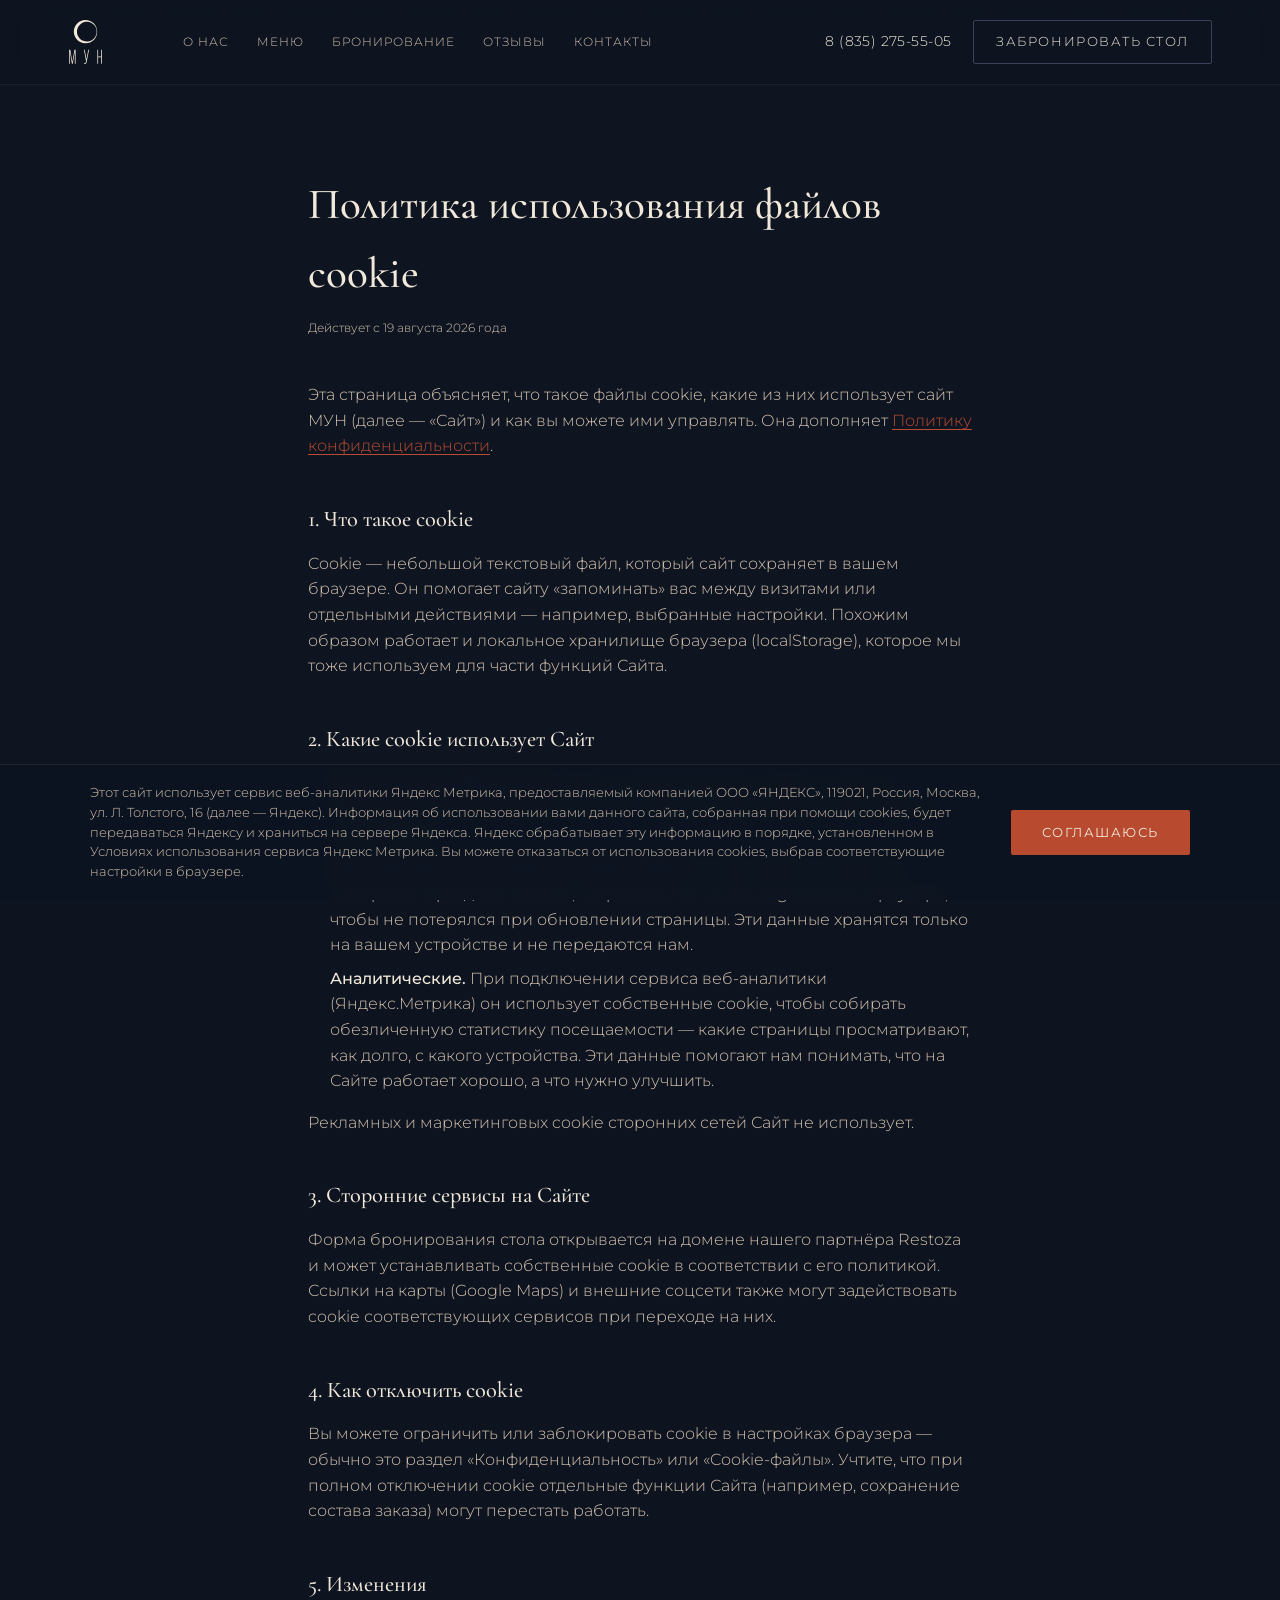
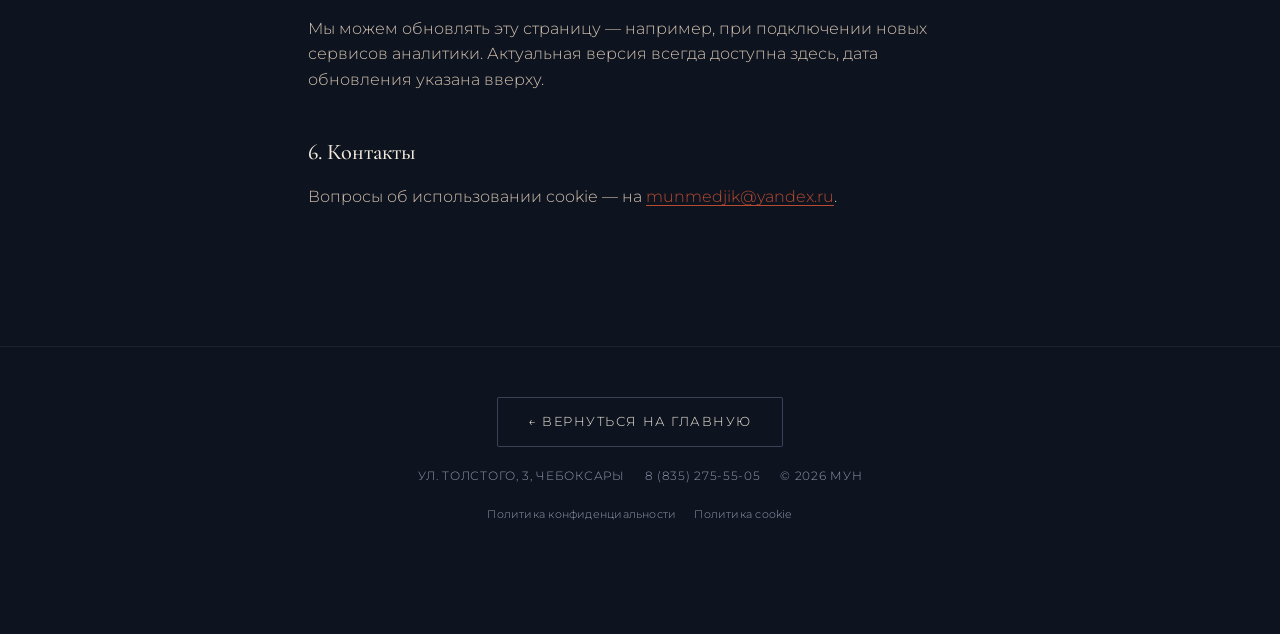
==== commit d7d108e5: "Убрать секцию бронирования перед отзывами, добавить cookie-уведомление и счётчик Яндекс.Метрики - уд" ====
--- a/cookies/index.html
+++ b/cookies/index.html
@@ -14,9 +14,22 @@
 <link rel="preconnect" href="https://fonts.gstatic.com" crossorigin>
 <link href="https://fonts.googleapis.com/css2?family=Cormorant+Garamond:ital,wght@0,400;0,500;1,400&family=Montserrat:wght@300;400;500;600&display=swap" rel="stylesheet">
 
-<link rel="stylesheet" href="../css/styles.css?v=12">
+<link rel="stylesheet" href="../css/styles.css?v=16">
 </head>
 <body>
+<!-- Yandex.Metrika counter -->
+<script type="text/javascript">
+    (function(m,e,t,r,i,k,a){
+        m[i]=m[i]||function(){(m[i].a=m[i].a||[]).push(arguments)};
+        m[i].l=1*new Date();
+        for (var j = 0; j < document.scripts.length; j++) {if (document.scripts[j].src === r) { return; }}
+        k=e.createElement(t),a=e.getElementsByTagName(t)[0],k.async=1,k.src=r,a.parentNode.insertBefore(k,a)
+    })(window, document,'script','https://mc.yandex.ru/metrika/tag.js?id=112568582', 'ym');
+
+    ym(112568582, 'init', {ssr:true, webvisor:true, clickmap:true, ecommerce:"dataLayer", referrer: document.referrer, url: location.href, accurateTrackBounce:true, trackLinks:true});
+</script>
+<noscript><div><img src="https://mc.yandex.ru/watch/112568582" style="position:absolute; left:-9999px;" alt="" /></div></noscript>
+<!-- /Yandex.Metrika counter -->
 
 <div class="noise" aria-hidden="true"></div>
 
@@ -136,6 +149,21 @@
   </div>
 </footer>
 
-<script src="../js/main.js?v=12"></script>
+<div class="cookie-banner" id="cookie-banner">
+  <div class="cookie-banner-inner">
+    <p class="cookie-banner-text">
+      Этот сайт использует сервис веб-аналитики Яндекс Метрика, предоставляемый компанией
+      ООО «ЯНДЕКС», 119021, Россия, Москва, ул. Л. Толстого, 16 (далее — Яндекс). Информация
+      об использовании вами данного сайта, собранная при помощи cookies, будет передаваться
+      Яндексу и храниться на сервере Яндекса. Яндекс обрабатывает эту информацию в порядке,
+      установленном в Условиях использования сервиса Яндекс Метрика. Вы можете отказаться от
+      использования cookies, выбрав соответствующие настройки в браузере.
+    </p>
+    <button type="button" class="btn btn-primary" id="cookie-banner-accept">Соглашаюсь</button>
+  </div>
+</div>
+
+<script src="../js/main.js?v=16"></script>
+<script src="../js/cookie-consent.js?v=16"></script>
 </body>
 </html>
--- a/css/styles.css
+++ b/css/styles.css
@@ -689,12 +689,6 @@
 .gallery-grid .g1{ grid-column: span 2; grid-row: span 2; aspect-ratio: auto; }
 .gallery-grid .g4{ grid-column: span 2; grid-row: span 2; aspect-ratio: auto; }
 
-/* Booking */
-.booking .wrap{ max-width: 680px; text-align:center; }
-.booking .slide-heading{ margin-left:auto; margin-right:auto; }
-.booking .wrap > p{ max-width: 56ch; margin-left:auto; margin-right:auto; }
-.booking .wrap > .btn{ margin-top: 10px; }
-
 /* Contacts + footer */
 .contacts{ background: var(--c-panel); }
 .contacts .wrap{ padding-top: 4px; }
@@ -791,6 +785,34 @@
 .legal-page a{ color: var(--c-ember); text-decoration: underline; text-underline-offset: 3px; }
 .legal-page a:hover{ color: var(--c-milk); }
 .legal-page strong{ color: var(--c-milk); font-weight: 500; }
+
+/* ==========================================================================
+   Cookie notice — informational bar about Яндекс.Метрика; dismissed once
+   and remembered in localStorage (see js/cookie-consent.js)
+   ========================================================================== */
+.cookie-banner{
+  display:none;
+  position: fixed; left:0; right:0; bottom:0; z-index: 90;
+  background: rgba(13,20,32,.97);
+  backdrop-filter: blur(10px);
+  border-top: 1px solid rgba(255,255,255,.08);
+  padding: 18px clamp(16px,4vw,24px);
+  padding-bottom: max(18px, env(safe-area-inset-bottom));
+}
+.cookie-banner.is-visible{ display:block; }
+.cookie-banner-inner{
+  max-width: 1100px; margin:0 auto;
+  display:flex; align-items:center; gap: 24px;
+}
+.cookie-banner-text{
+  flex:1; margin:0;
+  font-size:.8rem; line-height:1.55; color: var(--c-mineral);
+}
+.cookie-banner .btn{ flex:none; white-space:nowrap; }
+@media (max-width: 760px){
+  .cookie-banner-inner{ flex-direction:column; align-items:stretch; gap: 14px; }
+  .cookie-banner .btn{ width:100%; }
+}
 
 /* ==========================================================================
    Mobile sticky action bar
@@ -862,7 +884,8 @@
 body.modal-open > .noise,
 body.modal-open > .site-header,
 body.modal-open > main,
-body.modal-open > .sticky-actions{
+body.modal-open > .sticky-actions,
+body.modal-open > .cookie-banner{
   display:none;
 }
 
@@ -904,7 +927,7 @@
   position: relative;
   display:flex; gap: 4px;
   margin: 0 clamp(20px,4vw,48px) 18px;
-  max-width: 360px;
+  max-width: 480px;
   padding: 4px;
   background: var(--c-panel-2); border: 1px solid var(--c-graphite-line); border-radius: 999px;
 }
@@ -917,10 +940,15 @@
 .menu-segment-btn{
   position:relative; z-index:1; flex:1;
   background: transparent; border: none; color: var(--c-mineral);
-  padding: 10px 16px; border-radius: 999px; font-size:.78rem; letter-spacing:.1em; text-transform:uppercase;
+  padding: 10px 10px; border-radius: 999px; font-size:.72rem; letter-spacing:.05em; text-transform:uppercase;
+  white-space: nowrap;
   transition: color var(--transition);
 }
 .menu-segment-btn.is-active{ color: var(--c-eclipse); }
+
+@media (max-width: 420px){
+  .menu-segment-btn{ font-size:.64rem; letter-spacing:.02em; padding: 9px 4px; }
+}
 
 .menu-modal-body{
   flex:1;
